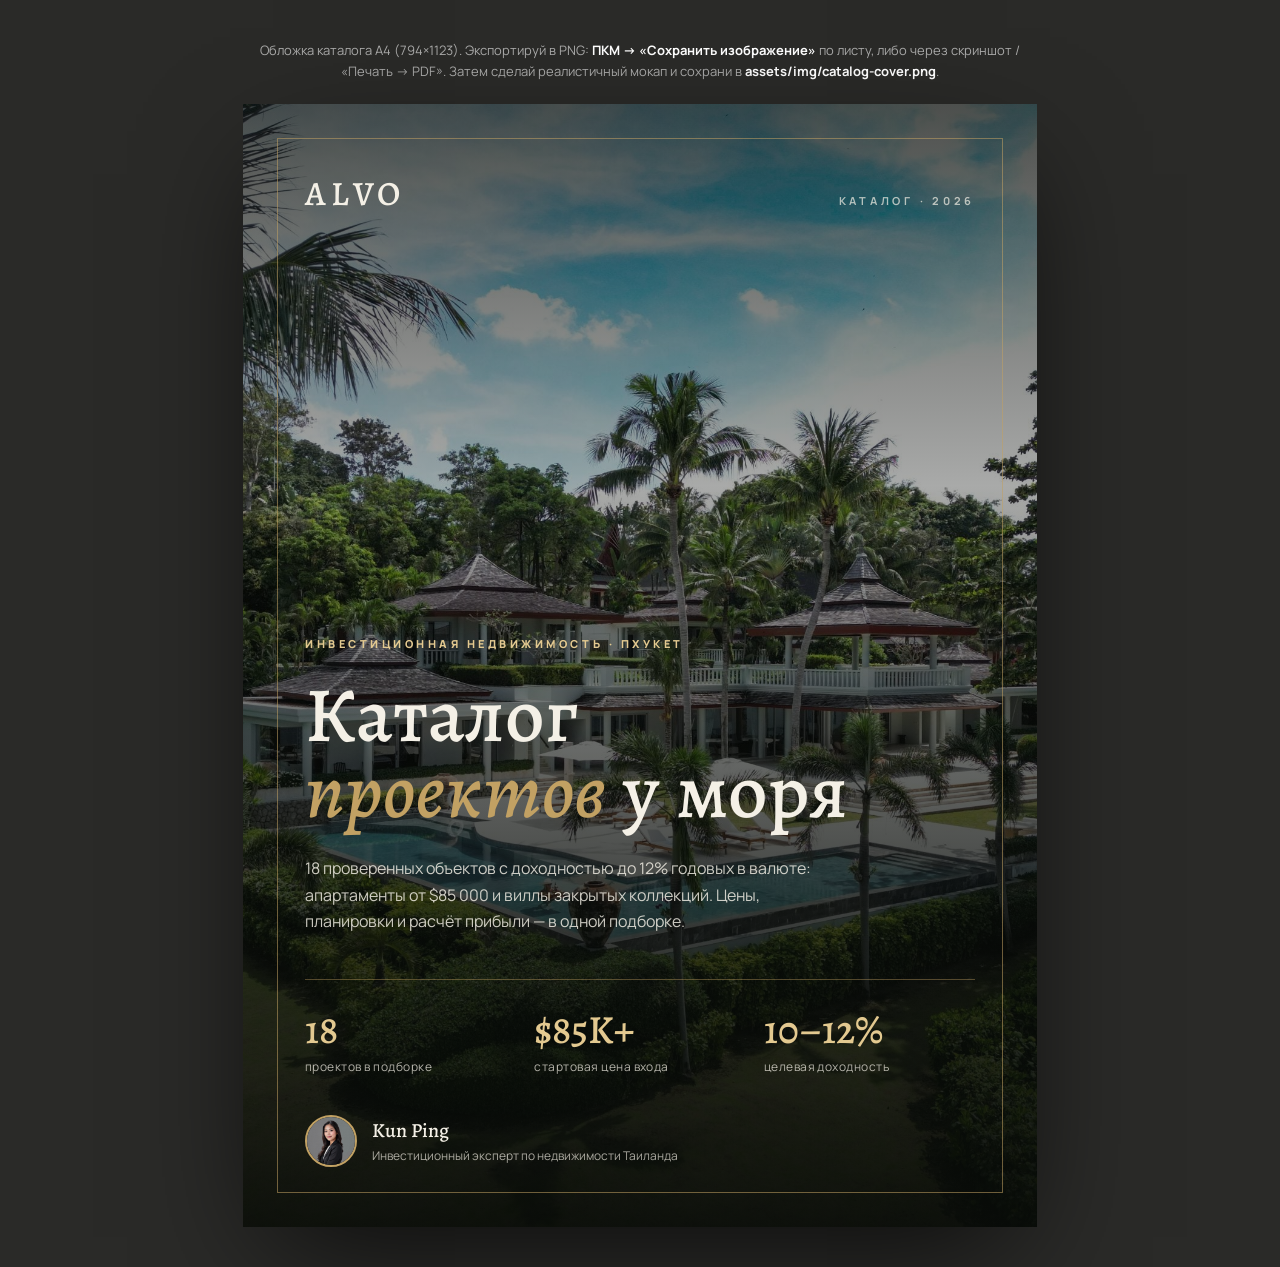
==== catalog-cover.html @ 89e548b5 "catalog: shorter quiz, full-bleed cases band, A4 cover + mini cover in quiz Quiz reduced further in " ====
<!DOCTYPE html>
<html lang="ru">
<head>
  <meta charset="UTF-8">
  <meta name="viewport" content="width=device-width, initial-scale=1.0">
  <title>ALVO — обложка каталога A4</title>
  <link rel="preconnect" href="https://fonts.googleapis.com">
  <link rel="preconnect" href="https://fonts.gstatic.com" crossorigin>
  <link href="https://fonts.googleapis.com/css2?family=Cormorant+Garamond:ital,wght@0,400;0,500;0,600;1,400;1,500&family=Alegreya:ital,wght@0,400;0,500;0,600;1,400;1,500&family=Manrope:wght@400;500;600;700;800&display=swap" rel="stylesheet">
  <style>
    :root {
      --night: #0b100c;
      --pine: #131c15;
      --gold: #c2a163;
      --gold-2: #e3c990;
      --cream: #f4f0e6;
      --ff-d: "Book Antiqua", "Palatino Linotype", Palatino, "Alegreya", Georgia, serif;
      --ff-t: "Manrope", sans-serif;
    }
    * { margin: 0; padding: 0; box-sizing: border-box; }
    body {
      background: #2a2a28;
      font-family: var(--ff-t);
      display: flex;
      flex-direction: column;
      align-items: center;
      gap: 22px;
      padding: 40px 20px;
      min-height: 100vh;
    }
    .hint {
      color: rgba(255, 255, 255, 0.6);
      font-size: 13px;
      max-width: 794px;
      line-height: 1.6;
      text-align: center;
    }
    .hint b { color: #fff; }

    /* Лист A4 (портрет), 794×1123 при 96dpi */
    .cover {
      position: relative;
      width: 794px;
      height: 1123px;
      background: var(--night);
      color: var(--cream);
      overflow: hidden;
      box-shadow: 0 40px 120px -30px rgba(0, 0, 0, 0.8);
      isolation: isolate;
    }

    /* Фото-фон */
    .cover__media { position: absolute; inset: 0; z-index: 0; }
    .cover__media img { width: 100%; height: 100%; object-fit: cover; }
    .cover__media::after {
      content: "";
      position: absolute;
      inset: 0;
      background:
        linear-gradient(180deg, rgba(8, 11, 8, 0.72) 0%, rgba(8, 11, 8, 0.35) 34%, rgba(8, 11, 8, 0.8) 74%, rgba(8, 11, 8, 0.97) 100%);
    }
    /* Тонкая золотая рамка-паспарту */
    .cover__frame {
      position: absolute;
      inset: 34px;
      z-index: 2;
      border: 1px solid rgba(194, 161, 99, 0.55);
      pointer-events: none;
    }

    .cover__inner {
      position: relative;
      z-index: 3;
      height: 100%;
      display: flex;
      flex-direction: column;
      padding: 66px 62px 60px;
    }

    /* Верх */
    .cover__top { display: flex; justify-content: space-between; align-items: baseline; }
    .cover__logo {
      font-family: var(--ff-d);
      font-weight: 500;
      font-size: 34px;
      letter-spacing: 0.14em;
    }
    .cover__year {
      font-size: 11px;
      font-weight: 700;
      letter-spacing: 0.34em;
      text-transform: uppercase;
      color: rgba(244, 240, 230, 0.7);
    }

    /* Центр-низ: основной заголовок */
    .cover__main { margin-top: auto; }
    .cover__eyebrow {
      display: inline-block;
      font-size: 11px;
      font-weight: 800;
      letter-spacing: 0.32em;
      text-transform: uppercase;
      color: var(--gold-2);
      margin-bottom: 26px;
    }
    .cover__title {
      font-family: var(--ff-d);
      font-weight: 500;
      font-size: 78px;
      line-height: 0.98;
      letter-spacing: 0.01em;
    }
    .cover__title em { font-style: italic; color: var(--gold); }
    .cover__sub {
      margin-top: 26px;
      max-width: 520px;
      font-size: 16px;
      line-height: 1.65;
      color: rgba(244, 240, 230, 0.82);
    }

    /* Полоса метрик */
    .cover__stats {
      display: grid;
      grid-template-columns: repeat(3, 1fr);
      gap: 18px;
      margin-top: 44px;
      padding-top: 30px;
      border-top: 1px solid rgba(194, 161, 99, 0.4);
    }
    .cover__stat b {
      display: block;
      font-family: var(--ff-d);
      font-weight: 500;
      font-size: 40px;
      line-height: 1;
      color: var(--gold-2);
    }
    .cover__stat span {
      display: block;
      margin-top: 8px;
      font-size: 12px;
      letter-spacing: 0.04em;
      color: rgba(244, 240, 230, 0.72);
    }

    /* Низ: эксперт */
    .cover__foot {
      display: flex;
      align-items: center;
      gap: 15px;
      margin-top: 40px;
    }
    .cover__foot img {
      width: 52px;
      height: 52px;
      border-radius: 50%;
      object-fit: cover;
      border: 2px solid var(--gold);
    }
    .cover__foot b { display: block; font-family: var(--ff-d); font-size: 20px; font-weight: 500; }
    .cover__foot span { display: block; font-size: 12px; color: rgba(244, 240, 230, 0.68); margin-top: 3px; }

    @media print {
      body { background: #fff; padding: 0; gap: 0; }
      .hint { display: none; }
      .cover { box-shadow: none; }
      @page { size: A4; margin: 0; }
    }
  </style>
</head>
<body>
  <p class="hint">Обложка каталога A4 (794×1123). Экспортируй в PNG: <b>ПКМ → «Сохранить изображение»</b> по листу, либо через скриншот / «Печать → PDF». Затем сделай реалистичный мокап и сохрани в <b>assets/img/catalog-cover.png</b>.</p>

  <div class="cover">
    <div class="cover__media"><img src="assets/img/trisara-1.jpg" alt=""></div>
    <div class="cover__frame"></div>
    <div class="cover__inner">
      <div class="cover__top">
        <div class="cover__logo">ALVO</div>
        <div class="cover__year">Каталог · 2026</div>
      </div>

      <div class="cover__main">
        <span class="cover__eyebrow">Инвестиционная недвижимость · Пхукет</span>
        <h1 class="cover__title">Каталог<br><em>проектов</em> у моря</h1>
        <p class="cover__sub">18 проверенных объектов с доходностью до 12% годовых в валюте: апартаменты от $85 000 и виллы закрытых коллекций. Цены, планировки и расчёт прибыли — в одной подборке.</p>

        <div class="cover__stats">
          <div class="cover__stat"><b>18</b><span>проектов в подборке</span></div>
          <div class="cover__stat"><b>$85K+</b><span>стартовая цена входа</span></div>
          <div class="cover__stat"><b>10–12%</b><span>целевая доходность</span></div>
        </div>

        <div class="cover__foot">
          <img src="assets/img/kun-ping.jpg" alt="Kun Ping">
          <div>
            <b>Kun Ping</b>
            <span>Инвестиционный эксперт по недвижимости Таиланда</span>
          </div>
        </div>
      </div>
    </div>
  </div>
</body>
</html>
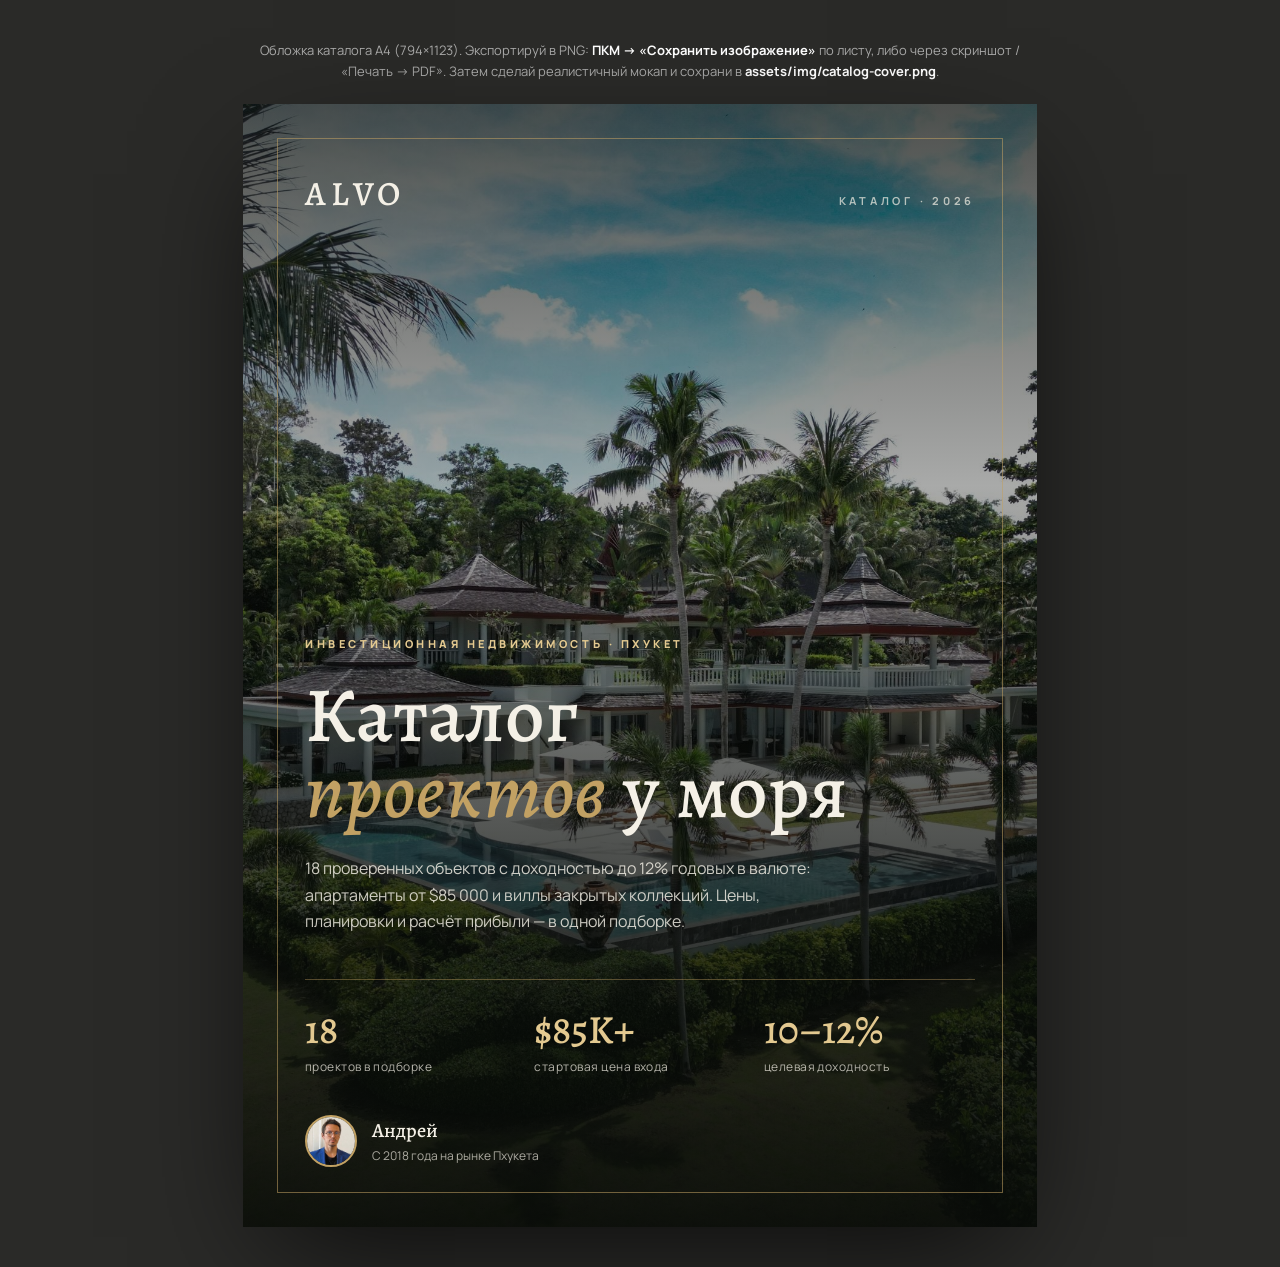
==== commit 5001b26f: "Каталог: правки квиза, агент Андрей, демо-раскладки эксперта, убраны демо-контакты в футере Co-autho" ====
--- a/catalog-cover.html
+++ b/catalog-cover.html
@@ -194,10 +194,10 @@
         </div>
 
         <div class="cover__foot">
-          <img src="assets/img/kun-ping.jpg" alt="Kun Ping">
+          <img src="assets/img/andrey-mini.jpg" alt="Андрей">
           <div>
-            <b>Kun Ping</b>
-            <span>Инвестиционный эксперт по недвижимости Таиланда</span>
+            <b>Андрей</b>
+            <span>С 2018 года на рынке Пхукета</span>
           </div>
         </div>
       </div>
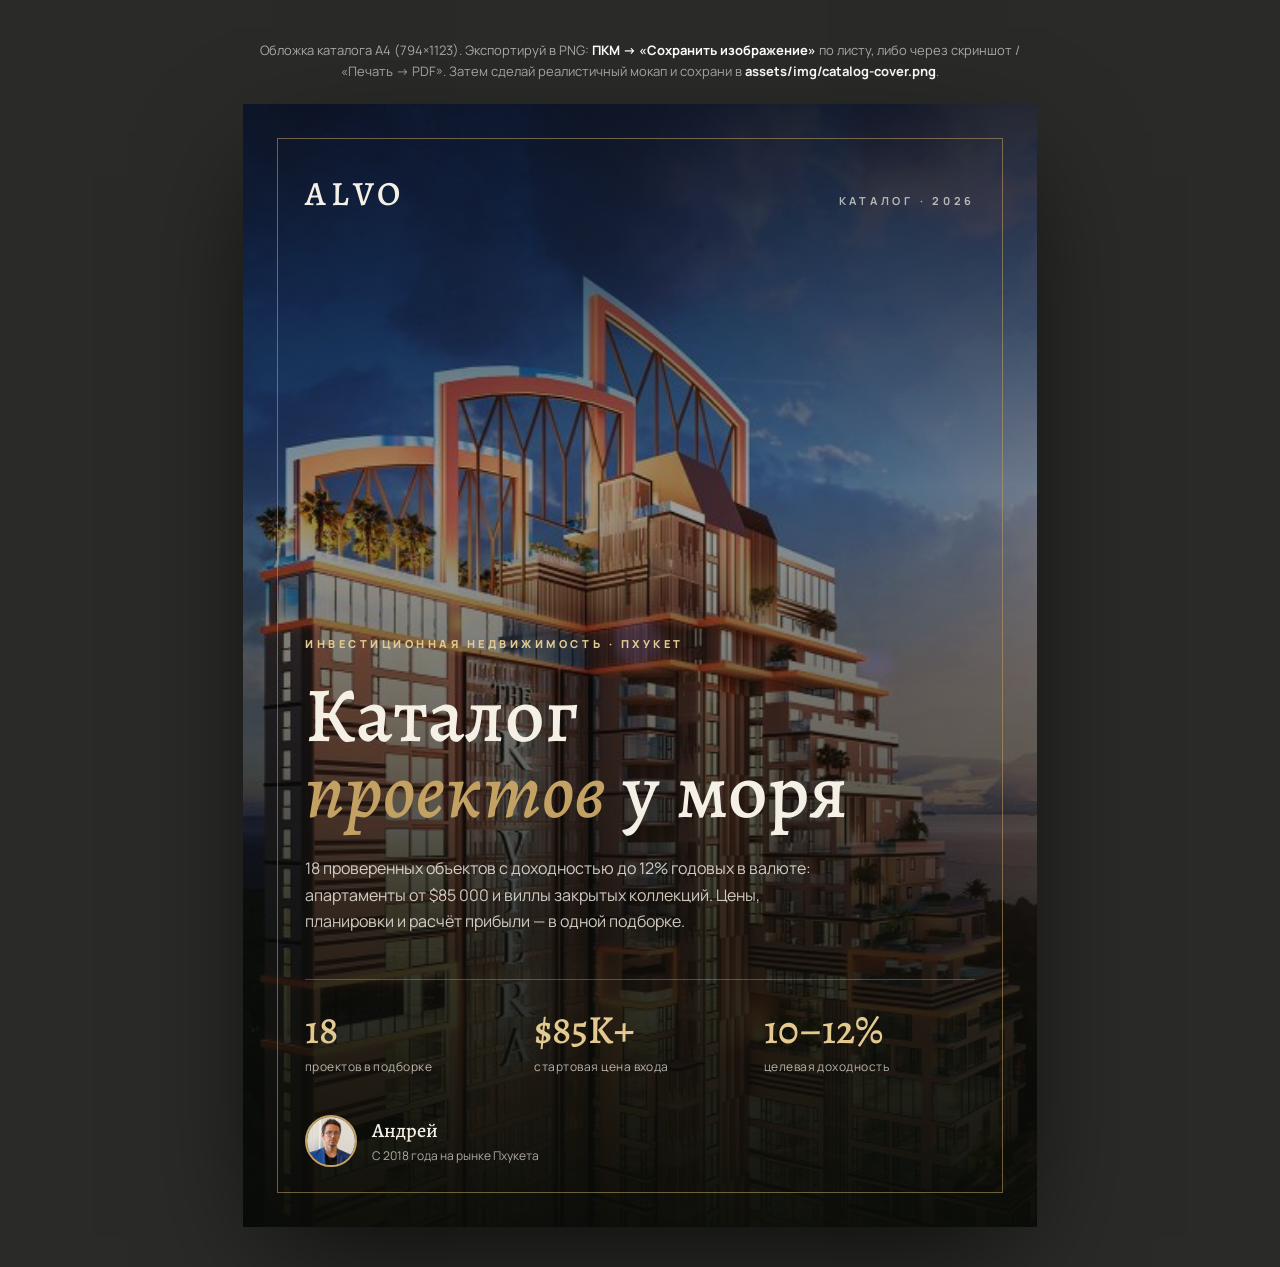
==== commit e6c0ea29: "Каталог: затемнение панели квиза, обложка Riviera, политика и шаги сделки Co-authored-by: Cursor <cu" ====
--- a/catalog-cover.html
+++ b/catalog-cover.html
@@ -51,7 +51,7 @@
 
     /* Фото-фон */
     .cover__media { position: absolute; inset: 0; z-index: 0; }
-    .cover__media img { width: 100%; height: 100%; object-fit: cover; }
+    .cover__media img { width: 100%; height: 100%; object-fit: cover; object-position: 22% 45%; }
     .cover__media::after {
       content: "";
       position: absolute;
@@ -174,7 +174,7 @@
   <p class="hint">Обложка каталога A4 (794×1123). Экспортируй в PNG: <b>ПКМ → «Сохранить изображение»</b> по листу, либо через скриншот / «Печать → PDF». Затем сделай реалистичный мокап и сохрани в <b>assets/img/catalog-cover.png</b>.</p>
 
   <div class="cover">
-    <div class="cover__media"><img src="assets/img/trisara-1.jpg" alt=""></div>
+    <div class="cover__media"><img src="assets/img/riviera-malibu-2.jpg" alt=""></div>
     <div class="cover__frame"></div>
     <div class="cover__inner">
       <div class="cover__top">
